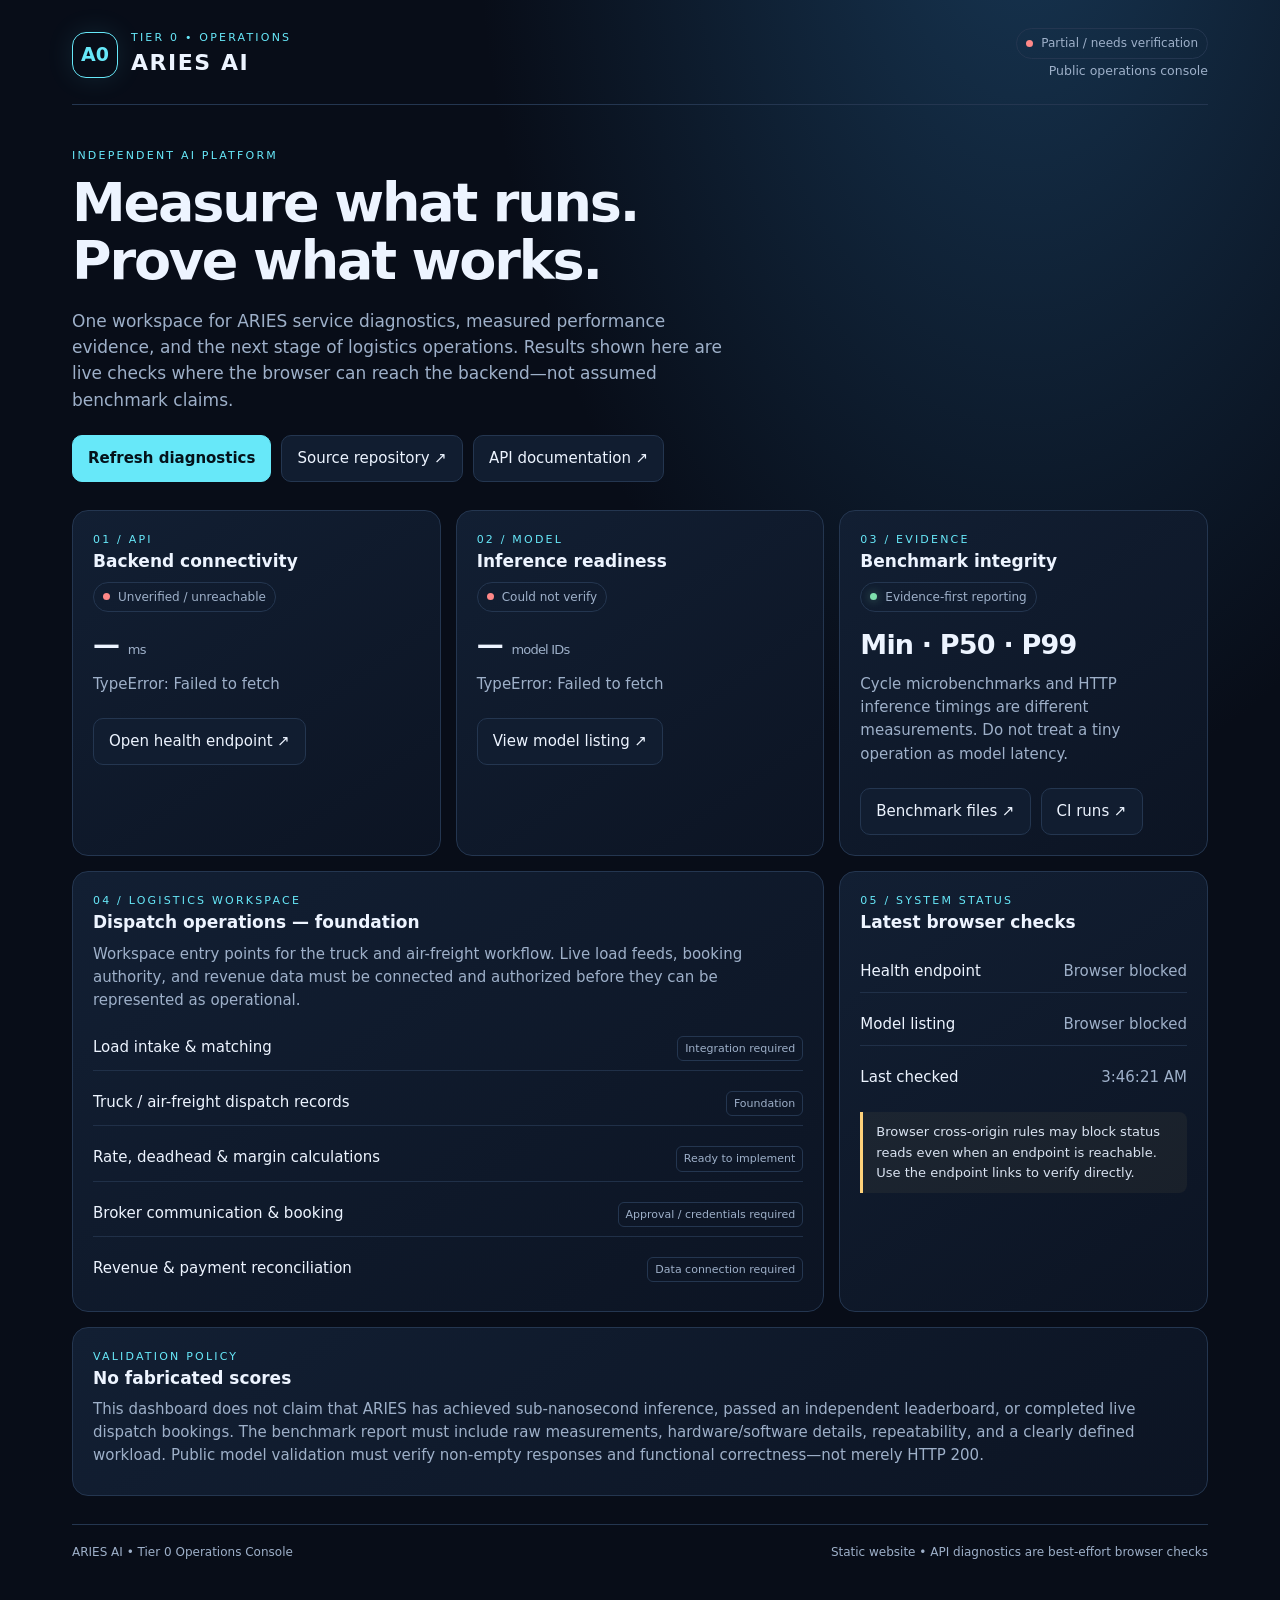
==== docs/index.html @ 0e8afc68 "Add ARIES AI public operations website" ====
<!doctype html>
<html lang="en">
<head>
<meta charset="utf-8"><meta name="viewport" content="width=device-width,initial-scale=1">
<meta name="theme-color" content="#080d18"><meta name="description" content="ARIES AI — inference diagnostics, benchmark evidence, and logistics operations workspace.">
<title>ARIES AI | Tier 0 Operations</title>
<style>
:root{color-scheme:dark;--bg:#080d18;--panel:#101a2b;--line:#243650;--text:#edf4ff;--muted:#9eb0c9;--cyan:#67e8f9;--green:#7ee0ad;--amber:#ffd27a}
*{box-sizing:border-box}body{margin:0;background:radial-gradient(ellipse at 80% -10%,#173653 0,transparent 38%),var(--bg);color:var(--text);font:15px/1.55 system-ui,-apple-system,Segoe UI,sans-serif}a{color:var(--cyan)}.wrap{max-width:1180px;margin:auto;padding:28px 22px 56px}.top{display:flex;align-items:center;justify-content:space-between;gap:18px;border-bottom:1px solid var(--line);padding-bottom:22px}.brand{display:flex;align-items:center;gap:13px}.mark{display:grid;place-items:center;width:46px;height:46px;border:1px solid var(--cyan);border-radius:14px;color:var(--cyan);font-weight:900;font-size:19px;box-shadow:0 0 28px #67e8f91c}.eyebrow{font-size:11px;letter-spacing:.2em;color:var(--cyan);text-transform:uppercase}.brand h1{font-size:22px;letter-spacing:.07em;margin:0}.top small,.muted{color:var(--muted)}.hero{padding:42px 0 28px;max-width:790px}.hero h2{font-size:clamp(32px,5vw,54px);line-height:1.08;letter-spacing:-.04em;margin:10px 0 15px}.hero p{font-size:17px;color:var(--muted);max-width:680px}.actions{display:flex;flex-wrap:wrap;gap:10px;margin-top:22px}.btn{display:inline-flex;align-items:center;justify-content:center;padding:11px 15px;border-radius:10px;border:1px solid var(--line);text-decoration:none;color:var(--text);background:#111d30;cursor:pointer;font:inherit}.btn.primary{background:var(--cyan);color:#04121b;border-color:var(--cyan);font-weight:750}.grid{display:grid;grid-template-columns:repeat(12,minmax(0,1fr));gap:15px}.card{grid-column:span 4;background:linear-gradient(145deg,#121f33,#0c1423);border:1px solid var(--line);border-radius:16px;padding:20px;min-width:0}.card.wide{grid-column:span 8}.card.full{grid-column:1/-1}.card h3{margin:0 0 7px;font-size:17px}.card p{margin:7px 0;color:var(--muted)}.status{display:inline-flex;align-items:center;gap:8px;font-size:12px;color:var(--muted);border:1px solid var(--line);border-radius:99px;padding:5px 9px}.dot{width:7px;height:7px;border-radius:50%;background:#8191a8}.dot.good{background:var(--green);box-shadow:0 0 10px #7ee0ad77}.dot.bad{background:#ff8888}.metric{font-size:27px;font-weight:750;letter-spacing:-.03em;margin:12px 0 0}.metric small{font-size:13px;color:var(--muted);font-weight:500}.list{display:grid;gap:11px;margin-top:15px}.item{display:flex;justify-content:space-between;gap:12px;border-bottom:1px solid #203048;padding:9px 0}.item:last-child{border:0}.item span:last-child{color:var(--muted);text-align:right}.notice{border-left:3px solid var(--amber);padding:10px 13px;background:#ffd27a0d;color:#d9e2f0;border-radius:0 8px 8px 0;margin-top:14px;font-size:13px}footer{margin-top:28px;padding-top:18px;border-top:1px solid var(--line);color:var(--muted);font-size:12px;display:flex;justify-content:space-between;gap:12px;flex-wrap:wrap}.pill{font-size:11px;border:1px solid var(--line);padding:3px 7px;border-radius:6px;color:var(--cyan)}button:disabled{opacity:.55}@media(max-width:820px){.card,.card.wide{grid-column:span 6}}@media(max-width:560px){.wrap{padding:18px 14px 40px}.top{align-items:flex-start}.card,.card.wide{grid-column:1/-1}.hero{padding-top:30px}}
</style></head>
<body><main class="wrap">
<header class="top"><div class="brand"><div class="mark">A0</div><div><div class="eyebrow">Tier 0 • Operations</div><h1>ARIES AI</h1></div></div><div style="text-align:right"><div class="status"><span class="dot" id="overallDot"></span><span id="overallStatus">Checking service…</span></div><div><small>Public operations console</small></div></div></header>
<section class="hero"><div class="eyebrow">Independent AI platform</div><h2>Measure what runs.<br>Prove what works.</h2><p>One workspace for ARIES service diagnostics, measured performance evidence, and the next stage of logistics operations. Results shown here are live checks where the browser can reach the backend—not assumed benchmark claims.</p><div class="actions"><button class="btn primary" id="refreshBtn">Refresh diagnostics</button><a class="btn" href="https://github.com/mallinpaul848-coder/ARIES-Tier0">Source repository ↗</a><a class="btn" href="https://aries-tier0-api-6qjh.onrender.com/docs">API documentation ↗</a></div></section>
<section class="grid">
<article class="card"><div class="eyebrow">01 / API</div><h3>Backend connectivity</h3><div class="status"><span class="dot" id="apiDot"></span><span id="apiStatus">Not checked</span></div><div class="metric" id="apiLatency">— <small>ms</small></div><p id="apiDetail">Checking health endpoint…</p><div class="actions"><a class="btn" href="https://aries-tier0-api-6qjh.onrender.com/health">Open health endpoint ↗</a></div></article>
<article class="card"><div class="eyebrow">02 / Model</div><h3>Inference readiness</h3><div class="status"><span class="dot" id="modelDot"></span><span id="modelStatus">Not verified</span></div><div class="metric" id="modelCount">— <small>model IDs</small></div><p id="modelDetail">Checking the model listing endpoint. Listing a model does not by itself prove inference quality.</p><div class="actions"><a class="btn" href="https://aries-tier0-api-6qjh.onrender.com/v1/models">View model listing ↗</a></div></article>
<article class="card"><div class="eyebrow">03 / Evidence</div><h3>Benchmark integrity</h3><div class="status"><span class="dot good"></span><span>Evidence-first reporting</span></div><div class="metric">Min · P50 · P99</div><p>Cycle microbenchmarks and HTTP inference timings are different measurements. Do not treat a tiny operation as model latency.</p><div class="actions"><a class="btn" href="https://github.com/mallinpaul848-coder/ARIES-Tier0/tree/main/benchmarks">Benchmark files ↗</a><a class="btn" href="https://github.com/mallinpaul848-coder/ARIES-Tier0/actions">CI runs ↗</a></div></article>
<article class="card wide"><div class="eyebrow">04 / Logistics workspace</div><h3>Dispatch operations — foundation</h3><p>Workspace entry points for the truck and air-freight workflow. Live load feeds, booking authority, and revenue data must be connected and authorized before they can be represented as operational.</p><div class="list"><div class="item"><span>Load intake &amp; matching</span><span class="pill">Integration required</span></div><div class="item"><span>Truck / air-freight dispatch records</span><span class="pill">Foundation</span></div><div class="item"><span>Rate, deadhead &amp; margin calculations</span><span class="pill">Ready to implement</span></div><div class="item"><span>Broker communication &amp; booking</span><span class="pill">Approval / credentials required</span></div><div class="item"><span>Revenue &amp; payment reconciliation</span><span class="pill">Data connection required</span></div></div></article>
<article class="card"><div class="eyebrow">05 / System status</div><h3>Latest browser checks</h3><div class="list"><div class="item"><span>Health endpoint</span><span id="healthCode">Pending</span></div><div class="item"><span>Model listing</span><span id="modelsCode">Pending</span></div><div class="item"><span>Last checked</span><span id="checkedAt">—</span></div></div><div class="notice">Browser cross-origin rules may block status reads even when an endpoint is reachable. Use the endpoint links to verify directly.</div></article>
<article class="card full"><div class="eyebrow">Validation policy</div><h3>No fabricated scores</h3><p>This dashboard does not claim that ARIES has achieved sub-nanosecond inference, passed an independent leaderboard, or completed live dispatch bookings. The benchmark report must include raw measurements, hardware/software details, repeatability, and a clearly defined workload. Public model validation must verify non-empty responses and functional correctness—not merely HTTP 200.</p></article>
</section><footer><span>ARIES AI • Tier 0 Operations Console</span><span>Static website • API diagnostics are best-effort browser checks</span></footer>
</main>
<script>
const API='https://aries-tier0-api-6qjh.onrender.com';
function setDot(id,state){const e=document.getElementById(id);e.className='dot'+(state===true?' good':state===false?' bad':'')}
async function check(path){const start=performance.now();try{const r=await fetch(API+path,{headers:{Accept:'application/json'},cache:'no-store'});const elapsed=performance.now()-start;let body=null;try{body=await r.json()}catch{}return {ok:r.ok,status:r.status,ms:elapsed,body}}catch(e){return {ok:false,error:String(e),ms:performance.now()-start}}}
async function refresh(){const b=document.getElementById('refreshBtn');b.disabled=true;b.textContent='Checking…';document.getElementById('overallStatus').textContent='Checking endpoints…';setDot('overallDot',null);
const [health,models]=await Promise.all([check('/health'),check('/v1/models')]);
setDot('apiDot',health.ok);document.getElementById('apiStatus').textContent=health.ok?'Reachable':'Unverified / unreachable';document.getElementById('apiLatency').innerHTML=health.ok?health.ms.toFixed(1)+' <small>ms</small>':'— <small>ms</small>';document.getElementById('apiDetail').textContent=health.ok?'Health endpoint returned HTTP '+health.status+'. This is not an inference test.':(health.error||'HTTP '+health.status+'; check endpoint directly or verify CORS.');document.getElementById('healthCode').textContent=health.status?'HTTP '+health.status:(health.error?'Browser blocked':'No response');
setDot('modelDot',models.ok);document.getElementById('modelStatus').textContent=models.ok?'Listing endpoint reachable':'Could not verify';const ids=models.body&&Array.isArray(models.body.data)?models.body.data.map(x=>x.id).filter(Boolean):[];document.getElementById('modelCount').innerHTML=(models.ok?ids.length:'—')+' <small>model IDs</small>';document.getElementById('modelDetail').textContent=models.ok?(ids.length?'Listed: '+ids.join(', '):'Endpoint responded but no standard data[].id model IDs were found.'):(models.error||'HTTP '+models.status+'; open the model listing directly.');document.getElementById('modelsCode').textContent=models.status?'HTTP '+models.status:(models.error?'Browser blocked':'No response');document.getElementById('checkedAt').textContent=new Date().toLocaleTimeString();
const all=health.ok&&models.ok;setDot('overallDot',all);document.getElementById('overallStatus').textContent=all?'Endpoints reachable':'Partial / needs verification';b.disabled=false;b.textContent='Refresh diagnostics'}
document.getElementById('refreshBtn').addEventListener('click',refresh);refresh();
</script></body></html>
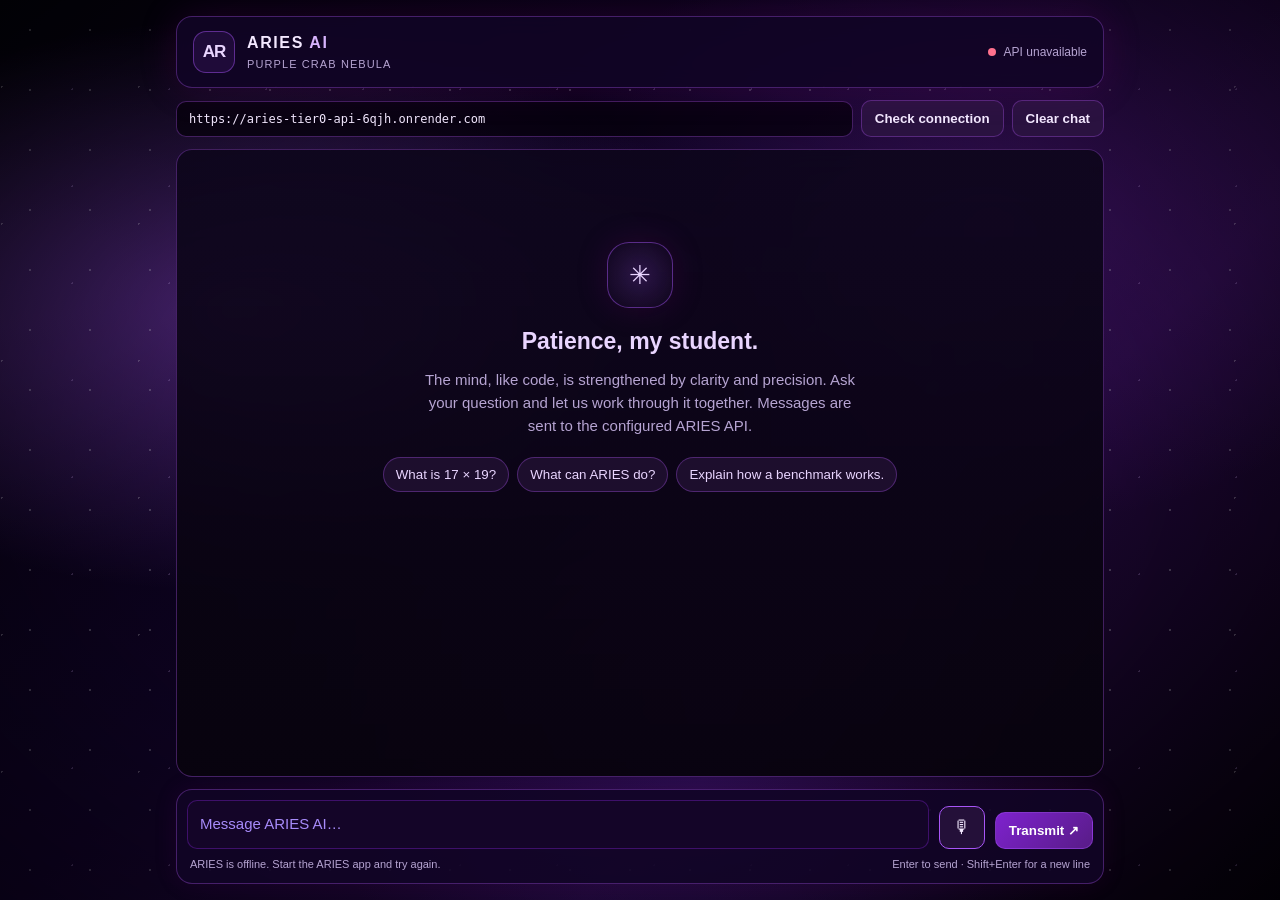
==== commit 4e83cf84: "Publish ARIES chat with nebula wallpaper and voice controls" ====
--- a/docs/index.html
+++ b/docs/index.html
@@ -1,33 +1,143 @@
 <!doctype html>
 <html lang="en">
 <head>
-<meta charset="utf-8"><meta name="viewport" content="width=device-width,initial-scale=1">
-<meta name="theme-color" content="#080d18"><meta name="description" content="ARIES AI — inference diagnostics, benchmark evidence, and logistics operations workspace.">
-<title>ARIES AI | Tier 0 Operations</title>
+<meta charset="utf-8">
+<meta name="viewport" content="width=device-width, initial-scale=1">
+<meta name="theme-color" content="#100326">
+<title>ARIES AI</title>
 <style>
-:root{color-scheme:dark;--bg:#080d18;--panel:#101a2b;--line:#243650;--text:#edf4ff;--muted:#9eb0c9;--cyan:#67e8f9;--green:#7ee0ad;--amber:#ffd27a}
-*{box-sizing:border-box}body{margin:0;background:radial-gradient(ellipse at 80% -10%,#173653 0,transparent 38%),var(--bg);color:var(--text);font:15px/1.55 system-ui,-apple-system,Segoe UI,sans-serif}a{color:var(--cyan)}.wrap{max-width:1180px;margin:auto;padding:28px 22px 56px}.top{display:flex;align-items:center;justify-content:space-between;gap:18px;border-bottom:1px solid var(--line);padding-bottom:22px}.brand{display:flex;align-items:center;gap:13px}.mark{display:grid;place-items:center;width:46px;height:46px;border:1px solid var(--cyan);border-radius:14px;color:var(--cyan);font-weight:900;font-size:19px;box-shadow:0 0 28px #67e8f91c}.eyebrow{font-size:11px;letter-spacing:.2em;color:var(--cyan);text-transform:uppercase}.brand h1{font-size:22px;letter-spacing:.07em;margin:0}.top small,.muted{color:var(--muted)}.hero{padding:42px 0 28px;max-width:790px}.hero h2{font-size:clamp(32px,5vw,54px);line-height:1.08;letter-spacing:-.04em;margin:10px 0 15px}.hero p{font-size:17px;color:var(--muted);max-width:680px}.actions{display:flex;flex-wrap:wrap;gap:10px;margin-top:22px}.btn{display:inline-flex;align-items:center;justify-content:center;padding:11px 15px;border-radius:10px;border:1px solid var(--line);text-decoration:none;color:var(--text);background:#111d30;cursor:pointer;font:inherit}.btn.primary{background:var(--cyan);color:#04121b;border-color:var(--cyan);font-weight:750}.grid{display:grid;grid-template-columns:repeat(12,minmax(0,1fr));gap:15px}.card{grid-column:span 4;background:linear-gradient(145deg,#121f33,#0c1423);border:1px solid var(--line);border-radius:16px;padding:20px;min-width:0}.card.wide{grid-column:span 8}.card.full{grid-column:1/-1}.card h3{margin:0 0 7px;font-size:17px}.card p{margin:7px 0;color:var(--muted)}.status{display:inline-flex;align-items:center;gap:8px;font-size:12px;color:var(--muted);border:1px solid var(--line);border-radius:99px;padding:5px 9px}.dot{width:7px;height:7px;border-radius:50%;background:#8191a8}.dot.good{background:var(--green);box-shadow:0 0 10px #7ee0ad77}.dot.bad{background:#ff8888}.metric{font-size:27px;font-weight:750;letter-spacing:-.03em;margin:12px 0 0}.metric small{font-size:13px;color:var(--muted);font-weight:500}.list{display:grid;gap:11px;margin-top:15px}.item{display:flex;justify-content:space-between;gap:12px;border-bottom:1px solid #203048;padding:9px 0}.item:last-child{border:0}.item span:last-child{color:var(--muted);text-align:right}.notice{border-left:3px solid var(--amber);padding:10px 13px;background:#ffd27a0d;color:#d9e2f0;border-radius:0 8px 8px 0;margin-top:14px;font-size:13px}footer{margin-top:28px;padding-top:18px;border-top:1px solid var(--line);color:var(--muted);font-size:12px;display:flex;justify-content:space-between;gap:12px;flex-wrap:wrap}.pill{font-size:11px;border:1px solid var(--line);padding:3px 7px;border-radius:6px;color:var(--cyan)}button:disabled{opacity:.55}@media(max-width:820px){.card,.card.wide{grid-column:span 6}}@media(max-width:560px){.wrap{padding:18px 14px 40px}.top{align-items:flex-start}.card,.card.wide{grid-column:1/-1}.hero{padding-top:30px}}
-</style></head>
-<body><main class="wrap">
-<header class="top"><div class="brand"><div class="mark">A0</div><div><div class="eyebrow">Tier 0 • Operations</div><h1>ARIES AI</h1></div></div><div style="text-align:right"><div class="status"><span class="dot" id="overallDot"></span><span id="overallStatus">Checking service…</span></div><div><small>Public operations console</small></div></div></header>
-<section class="hero"><div class="eyebrow">Independent AI platform</div><h2>Measure what runs.<br>Prove what works.</h2><p>One workspace for ARIES service diagnostics, measured performance evidence, and the next stage of logistics operations. Results shown here are live checks where the browser can reach the backend—not assumed benchmark claims.</p><div class="actions"><button class="btn primary" id="refreshBtn">Refresh diagnostics</button><a class="btn" href="https://github.com/mallinpaul848-coder/ARIES-Tier0">Source repository ↗</a><a class="btn" href="https://aries-tier0-api-6qjh.onrender.com/docs">API documentation ↗</a></div></section>
-<section class="grid">
-<article class="card"><div class="eyebrow">01 / API</div><h3>Backend connectivity</h3><div class="status"><span class="dot" id="apiDot"></span><span id="apiStatus">Not checked</span></div><div class="metric" id="apiLatency">— <small>ms</small></div><p id="apiDetail">Checking health endpoint…</p><div class="actions"><a class="btn" href="https://aries-tier0-api-6qjh.onrender.com/health">Open health endpoint ↗</a></div></article>
-<article class="card"><div class="eyebrow">02 / Model</div><h3>Inference readiness</h3><div class="status"><span class="dot" id="modelDot"></span><span id="modelStatus">Not verified</span></div><div class="metric" id="modelCount">— <small>model IDs</small></div><p id="modelDetail">Checking the model listing endpoint. Listing a model does not by itself prove inference quality.</p><div class="actions"><a class="btn" href="https://aries-tier0-api-6qjh.onrender.com/v1/models">View model listing ↗</a></div></article>
-<article class="card"><div class="eyebrow">03 / Evidence</div><h3>Benchmark integrity</h3><div class="status"><span class="dot good"></span><span>Evidence-first reporting</span></div><div class="metric">Min · P50 · P99</div><p>Cycle microbenchmarks and HTTP inference timings are different measurements. Do not treat a tiny operation as model latency.</p><div class="actions"><a class="btn" href="https://github.com/mallinpaul848-coder/ARIES-Tier0/tree/main/benchmarks">Benchmark files ↗</a><a class="btn" href="https://github.com/mallinpaul848-coder/ARIES-Tier0/actions">CI runs ↗</a></div></article>
-<article class="card wide"><div class="eyebrow">04 / Logistics workspace</div><h3>Dispatch operations — foundation</h3><p>Workspace entry points for the truck and air-freight workflow. Live load feeds, booking authority, and revenue data must be connected and authorized before they can be represented as operational.</p><div class="list"><div class="item"><span>Load intake &amp; matching</span><span class="pill">Integration required</span></div><div class="item"><span>Truck / air-freight dispatch records</span><span class="pill">Foundation</span></div><div class="item"><span>Rate, deadhead &amp; margin calculations</span><span class="pill">Ready to implement</span></div><div class="item"><span>Broker communication &amp; booking</span><span class="pill">Approval / credentials required</span></div><div class="item"><span>Revenue &amp; payment reconciliation</span><span class="pill">Data connection required</span></div></div></article>
-<article class="card"><div class="eyebrow">05 / System status</div><h3>Latest browser checks</h3><div class="list"><div class="item"><span>Health endpoint</span><span id="healthCode">Pending</span></div><div class="item"><span>Model listing</span><span id="modelsCode">Pending</span></div><div class="item"><span>Last checked</span><span id="checkedAt">—</span></div></div><div class="notice">Browser cross-origin rules may block status reads even when an endpoint is reachable. Use the endpoint links to verify directly.</div></article>
-<article class="card full"><div class="eyebrow">Validation policy</div><h3>No fabricated scores</h3><p>This dashboard does not claim that ARIES has achieved sub-nanosecond inference, passed an independent leaderboard, or completed live dispatch bookings. The benchmark report must include raw measurements, hardware/software details, repeatability, and a clearly defined workload. Public model validation must verify non-empty responses and functional correctness—not merely HTTP 200.</p></article>
-</section><footer><span>ARIES AI • Tier 0 Operations Console</span><span>Static website • API diagnostics are best-effort browser checks</span></footer>
+:root{color-scheme:dark;--bg:#05010a;--panel:rgba(18,5,38,.88);--panel2:rgba(5,1,10,.72);--line:rgba(157,78,221,.38);--accent:#a855f7;--accent2:#7e22ce;--text:#f3e8ff;--muted:#b6a4d2;--user:rgba(126,34,206,.24);--assistant:rgba(30,10,60,.82)}
+*{box-sizing:border-box}
+body{margin:0;min-height:100vh;background:radial-gradient(ellipse at 18% 34%,rgba(168,85,247,.42),transparent 34%),radial-gradient(ellipse at 78% 24%,rgba(88,28,135,.5),transparent 32%),radial-gradient(ellipse at 55% 82%,rgba(76,29,149,.32),transparent 38%),linear-gradient(135deg,#03020a 0%,#100326 42%,#21083a 68%,#05010a 100%);background-attachment:fixed;color:var(--text);font:15px/1.55 "Segoe UI",Tahoma,Geneva,Verdana,sans-serif}
+body:before{content:"";position:fixed;inset:0;z-index:0;pointer-events:none;background-image:radial-gradient(white 1px,transparent 0),radial-gradient(#d8b4fe 1px,transparent 0),radial-gradient(#fff 1px,transparent 0);background-size:60px 60px,97px 97px,137px 137px;background-position:0 0,24px 41px,70px 18px;opacity:.22}body:after{content:"";position:fixed;inset:0;z-index:0;pointer-events:none;background:radial-gradient(ellipse at center,transparent 35%,rgba(0,0,0,.45) 100%);}
+.app{position:relative;z-index:1;width:min(960px,100%);height:100dvh;min-height:500px;margin:auto;padding:16px;display:flex;flex-direction:column;gap:12px}
+header{display:flex;align-items:center;justify-content:space-between;gap:14px;padding:14px 16px;border:1px solid var(--line);border-radius:16px;background:var(--panel);box-shadow:0 0 38px #80008033;backdrop-filter:blur(12px)}
+.brand{display:flex;align-items:center;gap:12px;min-width:0}.logo{width:42px;height:42px;flex:0 0 42px;display:grid;place-items:center;border-radius:13px;border:1px solid #a855f777;background:#a855f71a;color:#e9d5ff;font-size:17px;font-weight:900;letter-spacing:-1px}.brand h1{margin:0;font-size:16px;letter-spacing:.1em}.sub{font-size:11px;color:var(--muted);letter-spacing:.1em}.status{display:flex;align-items:center;gap:8px;font-size:12px;color:var(--muted);white-space:nowrap}.dot{width:8px;height:8px;border-radius:50%;background:#8f82a4}.dot.ok{background:#50e3a4;box-shadow:0 0 12px #50e3a477}.dot.bad{background:#ff718d}
+.toolbar{display:flex;gap:8px;align-items:center}.endpoint{flex:1;min-width:0;background:var(--panel2);color:var(--text);border:1px solid var(--line);border-radius:10px;padding:10px 12px;font:12px ui-monospace,Consolas,monospace}.btn{border:1px solid var(--line);border-radius:10px;padding:10px 13px;background:#2a1240;color:var(--text);cursor:pointer;font-weight:600}.btn:hover,.listen-btn:hover{border-color:#d8b4fe;background:#552080}.btn:disabled{opacity:.52;cursor:wait}
+main{flex:1;min-height:0;overflow:auto;border:1px solid var(--line);border-radius:16px;background:linear-gradient(180deg,#0d061be3,#08030ef5);padding:20px;scroll-behavior:smooth;backdrop-filter:blur(8px)}
+.welcome{max-width:570px;margin:8vh auto;text-align:center}.orb{width:66px;height:66px;margin:0 auto 16px;border:1px solid #a855f777;border-radius:22px;display:grid;place-items:center;color:#e9d5ff;font-size:26px;background:radial-gradient(circle,#a855f733,transparent);box-shadow:0 0 32px #8000802d}.welcome h2{font-size:23px;margin:0 0 8px;color:#e9d5ff}.welcome p{color:var(--muted);margin:0 auto 20px;max-width:450px}.suggestions{display:flex;gap:8px;flex-wrap:wrap;justify-content:center}.suggestion{background:#1d0e2d;color:#e9d5ff;border:1px solid var(--line);border-radius:999px;padding:9px 12px;cursor:pointer}.suggestion:hover{background:#35134e}
+.message{display:flex;margin:0 0 18px;gap:10px;align-items:flex-start}.avatar{flex:0 0 32px;height:32px;border-radius:10px;display:grid;place-items:center;font-size:10px;font-weight:900;color:#e9d5ff;background:#a855f71a;border:1px solid #a855f766}.message.user .avatar{color:#fff;background:#54217b;border-color:#a855f7}.bubble{max-width:min(760px,calc(100% - 42px));min-width:0;padding:11px 14px;border:1px solid var(--line);border-radius:4px 14px 14px 14px;background:var(--assistant);white-space:pre-wrap;overflow-wrap:anywhere}.message.user .bubble{background:var(--user);border-color:#a855f766;border-radius:14px 4px 14px 14px}.who{font-size:11px;color:#c4addd;margin-bottom:4px}.message.user .who{text-align:right}.message.user{flex-direction:row-reverse}.listen-btn{margin-top:9px;background:#421761;border:1px solid #a855f7;color:#f3e8ff;padding:5px 10px;border-radius:7px;font-size:11px;cursor:pointer}.listen-btn[aria-pressed="true"]{background:#6b21a8}
+.composer{border:1px solid var(--line);background:var(--panel);border-radius:16px;padding:10px;box-shadow:0 0 25px #8000801c}.compose-row{display:flex;align-items:flex-end;gap:10px}.prompt{resize:none;flex:1;min-height:46px;max-height:150px;padding:12px;border:1px solid #7e22ce66;border-radius:10px;outline:0;background:#140528;color:var(--text);font:15px/1.5 "Segoe UI",sans-serif}.prompt:focus,.endpoint:focus{border-color:#c084fc;outline:2px solid #a855f722}.prompt::placeholder{color:#a78bfa}.send{min-width:94px;background:linear-gradient(135deg,#7e22ce,#581c87);color:#fff;border-color:#a855f766}.voice-btn{min-width:46px;padding:10px;background:#241039;border:1px solid #a855f7;color:#f3e8ff;border-radius:10px;cursor:pointer;font-size:18px}.voice-btn[aria-pressed="true"]{background:#7e22ce;box-shadow:0 0 16px #a855f766}.voice-btn:disabled{opacity:.5;cursor:not-allowed}.send:hover{background:linear-gradient(135deg,#9333ea,#6b21a8)}.foot{display:flex;justify-content:space-between;gap:10px;padding:7px 3px 0;color:#b6a4d2;font-size:11px}.hidden{display:none!important}.notice{color:#f4c779}
+@media(max-width:600px){.app{padding:8px;gap:8px;min-height:480px}.brand h1{font-size:13px}.sub{font-size:9px}.status{font-size:10px}header{padding:10px}.toolbar{flex-wrap:wrap}.endpoint{flex-basis:100%}main{padding:12px}.welcome{margin:6vh auto}.welcome h2{font-size:20px}.foot{font-size:10px;flex-direction:column;gap:2px}.send{min-width:68px;padding:10px}.bubble{max-width:calc(100% - 42px)}}
+@media(prefers-reduced-motion:reduce){*{scroll-behavior:auto!important;transition:none!important}}
+</style>
+</head>
+<body>
+<div class="app">
+<header>
+ <div class="brand"><div class="logo">AR</div><div><h1>ARIES <span style="color:#d8b4fe">AI</span></h1><div class="sub">PURPLE CRAB NEBULA</div></div></div>
+ <div class="status" role="status" aria-live="polite"><span id="dot" class="dot"></span><span id="statusText">Checking API…</span></div>
+</header>
+<div class="toolbar"><input id="endpoint" class="endpoint" aria-label="API base URL" value="https://aries-tier0-api-6qjh.onrender.com" spellcheck="false"><button id="check" class="btn" type="button">Check connection</button><button id="clear" class="btn" type="button">Clear chat</button></div>
+<main id="chat" aria-live="polite">
+ <section id="welcome" class="welcome"><div class="orb" aria-hidden="true">✳</div><h2>Patience, my student.</h2><p>The mind, like code, is strengthened by clarity and precision. Ask your question and let us work through it together. Messages are sent to the configured ARIES API.</p><div class="suggestions"><button class="suggestion" type="button">What is 17 × 19?</button><button class="suggestion" type="button">What can ARIES do?</button><button class="suggestion" type="button">Explain how a benchmark works.</button></div></section>
 </main>
+<section class="composer"><div class="compose-row"><textarea id="prompt" class="prompt" rows="1" placeholder="Message ARIES AI…" aria-label="Message ARIES"></textarea><button id="voiceInput" class="voice-btn" type="button" aria-label="Start voice input" title="Speak to ARIES" aria-pressed="false">🎙</button><button id="send" class="btn send" type="button">Transmit ↗</button></div><div class="foot"><span id="hint">Ready to chat.</span><span>Enter to send · Shift+Enter for a new line</span></div></section>
+</div>
 <script>
-const API='https://aries-tier0-api-6qjh.onrender.com';
-function setDot(id,state){const e=document.getElementById(id);e.className='dot'+(state===true?' good':state===false?' bad':'')}
-async function check(path){const start=performance.now();try{const r=await fetch(API+path,{headers:{Accept:'application/json'},cache:'no-store'});const elapsed=performance.now()-start;let body=null;try{body=await r.json()}catch{}return {ok:r.ok,status:r.status,ms:elapsed,body}}catch(e){return {ok:false,error:String(e),ms:performance.now()-start}}}
-async function refresh(){const b=document.getElementById('refreshBtn');b.disabled=true;b.textContent='Checking…';document.getElementById('overallStatus').textContent='Checking endpoints…';setDot('overallDot',null);
-const [health,models]=await Promise.all([check('/health'),check('/v1/models')]);
-setDot('apiDot',health.ok);document.getElementById('apiStatus').textContent=health.ok?'Reachable':'Unverified / unreachable';document.getElementById('apiLatency').innerHTML=health.ok?health.ms.toFixed(1)+' <small>ms</small>':'— <small>ms</small>';document.getElementById('apiDetail').textContent=health.ok?'Health endpoint returned HTTP '+health.status+'. This is not an inference test.':(health.error||'HTTP '+health.status+'; check endpoint directly or verify CORS.');document.getElementById('healthCode').textContent=health.status?'HTTP '+health.status:(health.error?'Browser blocked':'No response');
-setDot('modelDot',models.ok);document.getElementById('modelStatus').textContent=models.ok?'Listing endpoint reachable':'Could not verify';const ids=models.body&&Array.isArray(models.body.data)?models.body.data.map(x=>x.id).filter(Boolean):[];document.getElementById('modelCount').innerHTML=(models.ok?ids.length:'—')+' <small>model IDs</small>';document.getElementById('modelDetail').textContent=models.ok?(ids.length?'Listed: '+ids.join(', '):'Endpoint responded but no standard data[].id model IDs were found.'):(models.error||'HTTP '+models.status+'; open the model listing directly.');document.getElementById('modelsCode').textContent=models.status?'HTTP '+models.status:(models.error?'Browser blocked':'No response');document.getElementById('checkedAt').textContent=new Date().toLocaleTimeString();
-const all=health.ok&&models.ok;setDot('overallDot',all);document.getElementById('overallStatus').textContent=all?'Endpoints reachable':'Partial / needs verification';b.disabled=false;b.textContent='Refresh diagnostics'}
-document.getElementById('refreshBtn').addEventListener('click',refresh);refresh();
-</script></body></html>+(function(){
+ 'use strict';
+ const $=id=>document.getElementById(id);
+ const chat=$('chat'),prompt=$('prompt');
+ let recognition=null, listening=false;
+ const voiceButton=$('voiceInput');
+ const conversation=[];
+ const PUBLIC_API='https://aries-tier0-api-6qjh.onrender.com';
+ const GREETING='Welcome to ARIES AI. Ask a question to get started.';
+ function base(){return $('endpoint').value.trim().replace(/\/+$/,'');}
+ function status(ok,msg){$('dot').className='dot '+(ok?'ok':'bad');$('statusText').textContent=msg;}
+ function addMessage(role,text,withVoice){
+   $('welcome').classList.add('hidden');
+   const row=document.createElement('div');row.className='message '+role;
+   const avatar=document.createElement('div');avatar.className='avatar';avatar.textContent=role==='user'?'YOU':'AI';
+   const bubble=document.createElement('div');bubble.className='bubble';
+   const who=document.createElement('div');who.className='who';who.textContent=role==='user'?'You':'ARIES AI';
+   const body=document.createElement('div');body.className='message-text';body.textContent=text;
+   bubble.append(who,body);
+   if(role!=='user'&&withVoice){
+     const speak=document.createElement('button');speak.type='button';speak.className='listen-btn';speak.textContent='🔊 Listen';speak.setAttribute('aria-label','Listen to ARIES response');
+     speak.addEventListener('click',()=>speakText(body.textContent));
+     bubble.append(document.createElement('br'),speak);
+   }
+   row.append(avatar,bubble);chat.append(row);chat.scrollTop=chat.scrollHeight;
+   return body;
+ }
+ function speakText(text){
+   if(!('speechSynthesis' in window)||typeof SpeechSynthesisUtterance==='undefined'){
+     $('hint').textContent='Speech playback is not supported by this browser.';return;
+   }
+   window.speechSynthesis.cancel();
+   const utterance=new SpeechSynthesisUtterance(String(text||''));
+   utterance.pitch=.62;utterance.rate=.82;utterance.volume=1;
+   const voices=window.speechSynthesis.getVoices();
+   const preferred=voices.find(v=>/Microsoft David|Google UK English Male/i.test(v.name))||voices.find(v=>/^en(-|_)/i.test(v.lang));
+   if(preferred)utterance.voice=preferred;
+   window.speechSynthesis.speak(utterance);
+ }
+ async function apiFetch(path,options){
+   const configured=base();
+   try{return await fetch(configured+path,options);}
+   catch(localError){
+     if(!/^https?:\/\/(127\.0\.0\.1|localhost)(:\d+)?$/i.test(configured))throw localError;
+     $('hint').textContent='Connecting to ARIES…';
+     return await fetch(PUBLIC_API+path,options);
+   }
+ }
+ async function check(){
+   $('check').disabled=true;status(false,'Checking API…');$('hint').textContent='Checking '+base();
+   try{
+     const response=await apiFetch('/health',{method:'GET'});
+     if(!response.ok)throw new Error('Health check returned HTTP '+response.status);
+     status(true,'API reachable');$('hint').textContent='API connected. Ready when you are.';
+   }catch(error){
+     status(false,'API unavailable');$('hint').textContent='ARIES is offline. Start the ARIES app and try again.';
+   }finally{$('check').disabled=false;}
+ }
+ async function send(text){
+   text=String(text===undefined?prompt.value:text).trim();if(!text||$('send').disabled)return;
+   prompt.value='';prompt.style.height='auto';
+   conversation.push({role:'user',content:text});addMessage('user',text,false);
+   $('send').disabled=true;$('check').disabled=true;
+   const answer=addMessage('assistant','ARIES is preparing a response…',false);
+   try{
+     const response=await apiFetch('/v1/chat/completions',{method:'POST',headers:{'Content-Type':'application/json'},body:JSON.stringify({model:'aries-native-ngram',messages:conversation,max_tokens:220,temperature:.2})});
+     let data;try{data=await response.json();}catch(_){throw new Error('The API returned a non-JSON response (HTTP '+response.status+').');}
+     if(!response.ok)throw new Error((data.error&&data.error.message)||data.detail||'HTTP '+response.status);
+     const result=data&&data.choices&&data.choices[0]&&data.choices[0].message&&data.choices[0].message.content;
+     if(typeof result!=='string'||!result.trim())throw new Error('The API returned an empty answer.');
+     answer.textContent=result.trim();
+     conversation.push({role:'assistant',content:result.trim()});
+     const bubble=answer.parentElement;
+     const listen=document.createElement('button');listen.type='button';listen.className='listen-btn';listen.textContent='🔊 Listen';
+     listen.addEventListener('click',()=>speakText(answer.textContent));
+     bubble.append(document.createElement('br'),listen);
+     status(true,'API connected');$('hint').textContent='Response received. Select Listen to hear it.';
+   }catch(error){
+     answer.textContent='I could not get a response from ARIES. '+(error&&error.message?error.message:String(error))+'\n\nLocal endpoint: '+base()+'\nHosted fallback: '+PUBLIC_API;
+     status(false,'Request failed');$('hint').textContent='Could not get a response. Check the connection and try again.';
+     if(conversation.length&&conversation[conversation.length-1].role==='user')conversation.pop();
+   }finally{$('send').disabled=false;$('check').disabled=false;prompt.focus();chat.scrollTop=chat.scrollHeight;}
+ }
+ $('check').addEventListener('click',check);
+ $('clear').addEventListener('click',()=>{if('speechSynthesis'in window)window.speechSynthesis.cancel();conversation.length=0;chat.querySelectorAll('.message').forEach(node=>node.remove());$('welcome').classList.remove('hidden');$('hint').textContent='Ready for a new conversation.';prompt.focus();});
+ $('send').addEventListener('click',()=>send());
+ function setupVoiceInput(){
+   const SpeechRecognition=window.SpeechRecognition||window.webkitSpeechRecognition;
+   if(!SpeechRecognition){voiceButton.disabled=true;voiceButton.title='Voice input is not supported in this browser. Try Microsoft Edge or Chrome.';voiceButton.setAttribute('aria-label','Voice input unavailable');return;}
+   recognition=new SpeechRecognition();recognition.lang='en-US';recognition.interimResults=true;recognition.continuous=false;
+   recognition.onstart=()=>{listening=true;voiceButton.setAttribute('aria-pressed','true');voiceButton.textContent='⏺';$('hint').textContent='Listening… speak your question.';};
+   recognition.onresult=event=>{let finalText='';let interim='';for(let i=event.resultIndex;i<event.results.length;i++){const piece=event.results[i][0].transcript;if(event.results[i].isFinal)finalText+=piece;else interim+=piece;}if(finalText.trim())prompt.value=finalText.trim();else if(interim)prompt.placeholder=interim;};
+   recognition.onerror=event=>{$('hint').textContent=event.error==='not-allowed'?'Allow microphone access in your browser to use voice input.':'Voice input issue: '+event.error+'. You can still type your message.';};
+   recognition.onend=()=>{listening=false;voiceButton.setAttribute('aria-pressed','false');voiceButton.textContent='🎙';prompt.placeholder='Message ARIES AI…';if(prompt.value.trim())$('hint').textContent='Voice captured. Press Transmit to send it.';};
+   voiceButton.addEventListener('click',()=>{if(!recognition)return;if(listening){recognition.stop();return;}try{recognition.start();}catch(_){$('hint').textContent='Voice input is already starting. Try again in a moment.';}});
+ }
+ setupVoiceInput();
+ prompt.addEventListener('keydown',event=>{if(event.key==='Enter'&&!event.shiftKey){event.preventDefault();send();}});
+ prompt.addEventListener('input',()=>{prompt.style.height='auto';prompt.style.height=Math.min(prompt.scrollHeight,150)+'px';});
+ document.querySelectorAll('.suggestion').forEach(button=>button.addEventListener('click',()=>send(button.textContent)));
+ if('speechSynthesis'in window)window.speechSynthesis.onvoiceschanged=()=>window.speechSynthesis.getVoices();
+ check();
+})();
+</script>
+</body>
+</html>
